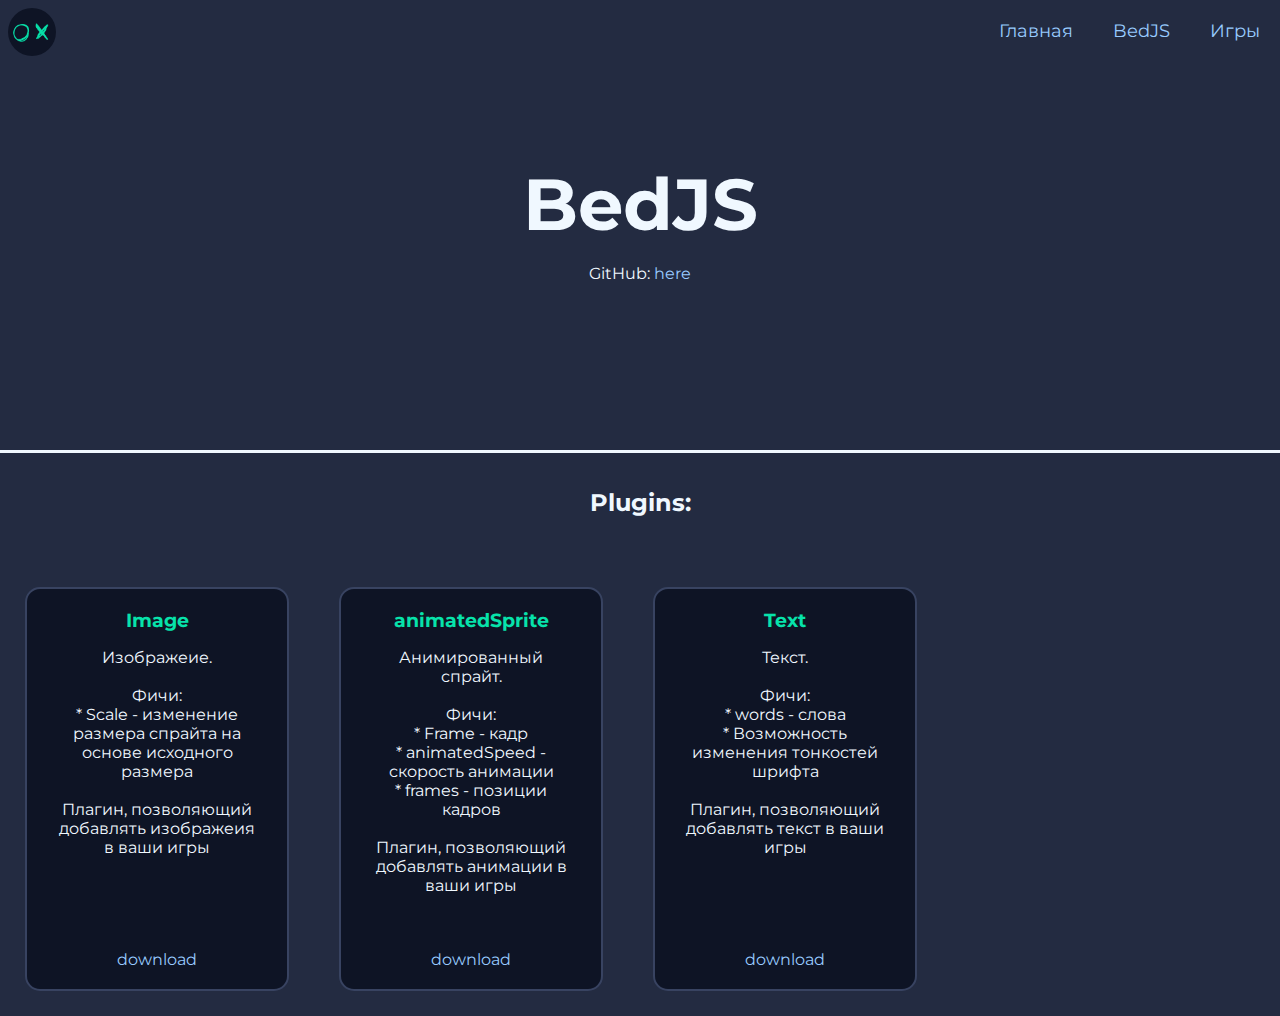
==== BedJS.html @ be62ac9d "BedJS plugins page" ====
<!DOCTYPE html>
<html lang="ru">
<head>
    <meta charset="UTF-8">
    <meta http-equiv="X-UA-Compatible" content="IE=edge">
    <meta name="viewport" content="width=device-width, initial-scale=1.0">
    <title>Dimidroll || BedJS</title>

    <meta name="description" content="
    Dimidroll - это инди разработчик, который делает игры в своё удовольствие. Посетите сайт, чтоб узнать некоторые новости и посмотреть его игры.
    ">
    <meta name="keywords" content="Dimidroll, инди, разработчик, игры, indie">
    
    <link rel="shortcut icon" href="./images/logo.png" type="image/x-icon">

    <!--FONTS-->
    <link rel="preconnect" href="https://fonts.gstatic.com">
    <link href="https://fonts.googleapis.com/css2?family=Montserrat:wght@100;200;300;400;500;600;700;800;900&display=swap" rel="stylesheet">

    <!--styles-->
    <link rel="stylesheet" href="./styles/style.css">
    <link rel="stylesheet" href="./styles/main.css">
    <link rel="stylesheet" href="./styles/Bed.css">
</head>
<body>
    <header>

        <a href="./index.html"><div class="logo"></div></a>

        <nav>
            <ul>
                <li><a href="./index.html" >Главная</a></li>
                <li><a href="#" >BedJS</a></li>
                <li><a href="./index.html#games" >Игры</a></li>
            </ul>
        </nav>
    </header>

    <div class="intro">
        <div class="intro_image pixelart" style="height: 450px;" >
            <div class="container">
                <div style="height: 160px;"></div>
                <h1>BedJS</h1>
                <p style="text-align: center;">GitHub: <a href="https://github.com/Dimidroll06/BedJS">here</a></p>
            </div>
        </div>
    </div>
    
    <div class="line"></div>
    <div class="container">
        <div style="height: 15px;"></div>
        <h2 style="text-align: center;">Plugins:</h2>
    </div>
    <div style="height: 25px;"></div>
    
    <!-- Plugins -->
    <div class="plugins">
        <div class="plugin">
            <h3>Image</h3>
            <p>Изображеие. <br>
                <br>
                Фичи: <br>
                * Scale - изменение размера спрайта на основе исходного размера <br>
                <br>
                Плагин, позволяющий добавлять изображеия в ваши игры
            </p>
            <a href="./BedJS/image.js" download>download</a>
        </div>
        
        <div class="plugin">
            <h3>animatedSprite</h3>
            <p>Анимированный спрайт. <br>
                <br>
                Фичи: <br>
                * Frame - кадр <br>
                * animatedSpeed - скорость анимации <br>
                * frames - позиции кадров <br>
                <br>
                Плагин, позволяющий добавлять анимации в ваши игры
            </p>
            <a href="./BedJS/animatedSprite.js" download>download</a>
        </div>
    
        <div class="plugin">
            <h3>Text</h3>
            <p>Текст. <br>
                <br>
                Фичи: <br>
                * words - слова <br>
                * Возможность изменения тонкостей шрифта <br>
                <br>
                Плагин, позволяющий добавлять текст в ваши игры
            </p>
            <a href="./BedJS/text.js" download>download</a>
        </div>
    </div>



    <div style="height: 25px;"></div>


</body>
</html>
---- styles/style.css ----
/*
//dark
#0E1425
#232b41

//light
#384361

//main
#07E3AB
*/

html{
    scroll-behavior: smooth;
    overflow-x: hidden;
}

*{
    text-decoration: none;
    list-style: none;
    font-family: 'Montserrat', sans-serif;
}

body{
    margin:0;
    background-color: #232b41;
    color:aliceblue;
    
}

a{
    color: rgb(152, 203, 255); 
    transition-property: color;
    transition-duration: .2s;
    transition-timing-function: ease-out;
}
a:hover{ color: #07E3AB; }


.container{
    position: relative;
    max-width: 100%;
    width: 600px;
    margin: auto;
}

/* ГОЛОВА СТРАНИЦЫ */
header{
    background-color: #384361;
    width: 100%;
    min-height: 64px;

    position: absolute;
    z-index: 1000;
}

/*=====меню======*/
ul{ margin: 0; }

nav ul{ position: absolute; right: 0;}
nav li{ float: left; margin: 20px 20px; font-size: 18px;}

/* лого */
.logo{
    width: 48px;
    height: 48px;

    background-image: url('../images/logo.png');
    background-repeat: no-repeat;
    background-size: cover;

    position: absolute;
    top:8px;
    left: 8px;

    border-radius: 100%;
    border: 0px #07E3AB solid;

    transition: border-width 0.1s ease-out;

    cursor:pointer;
}
.logo:hover{
    border: 2px #07E3AB solid;
}


/*======страница=====*/
.inner{
    width: 100%;
    image-rendering: auto;   
}

.pixelart{
    image-rendering: pixelated;     /* Chrome */
}

.line{
    width: 100%;
    height: 3px;
    background-color: aliceblue;
}
.thin-line{
    width: 100%;
    height: 1px;
    background-color: aliceblue;
}

.clear {
    clear: both;
    display: block;
    height: 0;
    line-height: 0;
    overflow: hidden;
    font-size: 0;
    }
    

/*Футер*/
footer{
    background-color: #384361;
    width: 100%;
    padding: 8px 0;

    z-index: 1000;
}
footer *{
    text-align: left;
    font-size: 13px;
    margin: 0%;
}
---- styles/main.css ----
header{
    background-color: rgba(0, 0, 0, 0);
}

/*====интро=====*/
.intro_image{
    width: 100%;
    height: 100vh;
    
    background-image: url('https://external-content.duckduckgo.com/iu/?u=http%3A%2F%2Fpixeljoint.com%2Ffiles%2Ficons%2Ffull%2Fdream__r1524364081.png&f=1&nofb=1');
    background-repeat: no-repeat;
    background-size: cover;
    background-position: 50% 100%;

}

h1{
    margin: 0;
    text-align: center;
    font-size: 72px;
}
h3{
    margin: 0;
    text-align: center;
    color:#07E3AB;
}


/*======GAMES=====*/
.games{
    width: 100%;
    min-height: 500px;
}

.game{
    width: 250px;
    min-height: 400px;
    margin: 10px 25px;
    display: inline-block;
    padding: 10px 5px;
    position: relative;

    
    background-color: #0E1425;
    background-position: 10% 10% ;
    background-size: cover;

    border: aliceblue 1px solid;
}

.inner_games{
    text-align: center
}

.download_game{
    position: absolute;

    left: 0;
    right: 0;
    width: 160px;

    margin: 0 auto;

    padding: 8px 0;
    font-size: 18px;
    min-height: 18px;
    background-color: #232b41;

    border: 1px lavender solid;
    
    bottom: 16px;
    transform: translateY(0px);
    box-shadow: 0px 0px 0px #0E142570;

    transition-property: border, box-shadow, transform, color;
    transition-duration: 0.3s;
    transition-timing-function: ease-out;

}
.download_game:hover{
    box-shadow: 0px 5px 5px #0e142570;
    transform: translateY(-5px);
    border: 1px #07E3AB solid;
}



/*======НОВОСТИ======*/
.news{
    text-align: center;
}
.big_news, .small_news{
    display: block;
    float: left;
    margin: 10px 30px;
    position: relative;
    box-shadow:  10px 10px 10px #0E1425;
    font-size: 0px;
    border: aliceblue 1px solid;
}
.news_text{
    font-size: 14px;
    position: absolute;
    right: 0px;
    padding: 15px;
    text-align: left;
}

.news_text h3{
    font-size: 23px;
}

.news_image{
    position: absolute;
    left: 0px;
    top:0px;
    background-repeat: no-repeat;
    background-size: cover;
    background-position: 50%;
    border: aliceblue 1px solid;
}


.news_button{
    position: absolute;
    text-align: center;

    left: 0;
    right: 0;
    width: 160px;

    margin: 0 auto;

    padding: 8px 0;
    font-size: 18px;
    min-height: 18px;
    background-color: #232b41;

    border: 1px lavender solid;
    
    bottom: 16px;
    transform: translateY(0px);
    box-shadow: 0px 0px 0px #0E1425;

    transition-property: border, box-shadow, transform, color;
    transition-duration: 0.3s;
    transition-timing-function: ease-out;

}
.news_button:hover{
    box-shadow: 0px 5px 5px #0e1425;
    transform: translateY(-5px);
    border: 1px #07E3AB solid;
}


@media (min-width: 660px){

    /*BIG NEWS*/

    .big_news{
        width: 700px;
        height: 300px;
    }
    .big_news .news_image{
        display: inline-block;
        width: 298px;
        height: 298px;
    }
    .big_news .news_text{
        display: inline-block;
        width: 370px;
        height: 270px;
        top:0px
    }
    
    
    /*SMALL NEWS*/
    .small_news{
        width: 500px;
        height: 200px;
    }
    .small_news .news_image{
        display: inline-block;
        width: 198px;
        height: 198px;
    }
    .small_news .news_text{
        display: inline-block;
        width: 270px;
        height: 170px;
        top:0px
    }
}

@media (max-width: 660px){

    /*BIG NEWS*/
    
    .big_news{
        width: 300px;
        height: 700px;
    }
    .big_news .news_image{
        display: inline-block;
        width: 298px;
        height: 298px;
    }
    .big_news .news_text{
        display: inline-block;
        width: 270px;
        height: 370px;
        bottom: 0px;
    }
    
    
    /*SMALL NEWS*/
    .small_news{
        width: 300px;
        height: 500px;
    }

    .small_news .news_image{
        display: inline-block;
        width: 298px;
        height: 298px;
    }

    .small_news .news_text{
        display: inline-block;
        width: 270px;
        height: 170px;
        bottom: 0px;
    }
}
---- styles/Bed.css ----
.plugin{
    width: 200px;
    height: 360px;
    float: left;
    text-align: center;
    background-color: #0E1425;
    border: #384361 2px solid;
    border-radius: 15px;
    margin: 25px;
    padding: 20px 30px;

    position: relative;
}

/* .plugin h3{
    margin: 20px;
} */

/* .plugin p{

} */

.plugin a{
    position: absolute;

    left: 0;
    right: 0;
    bottom: 20px;

}
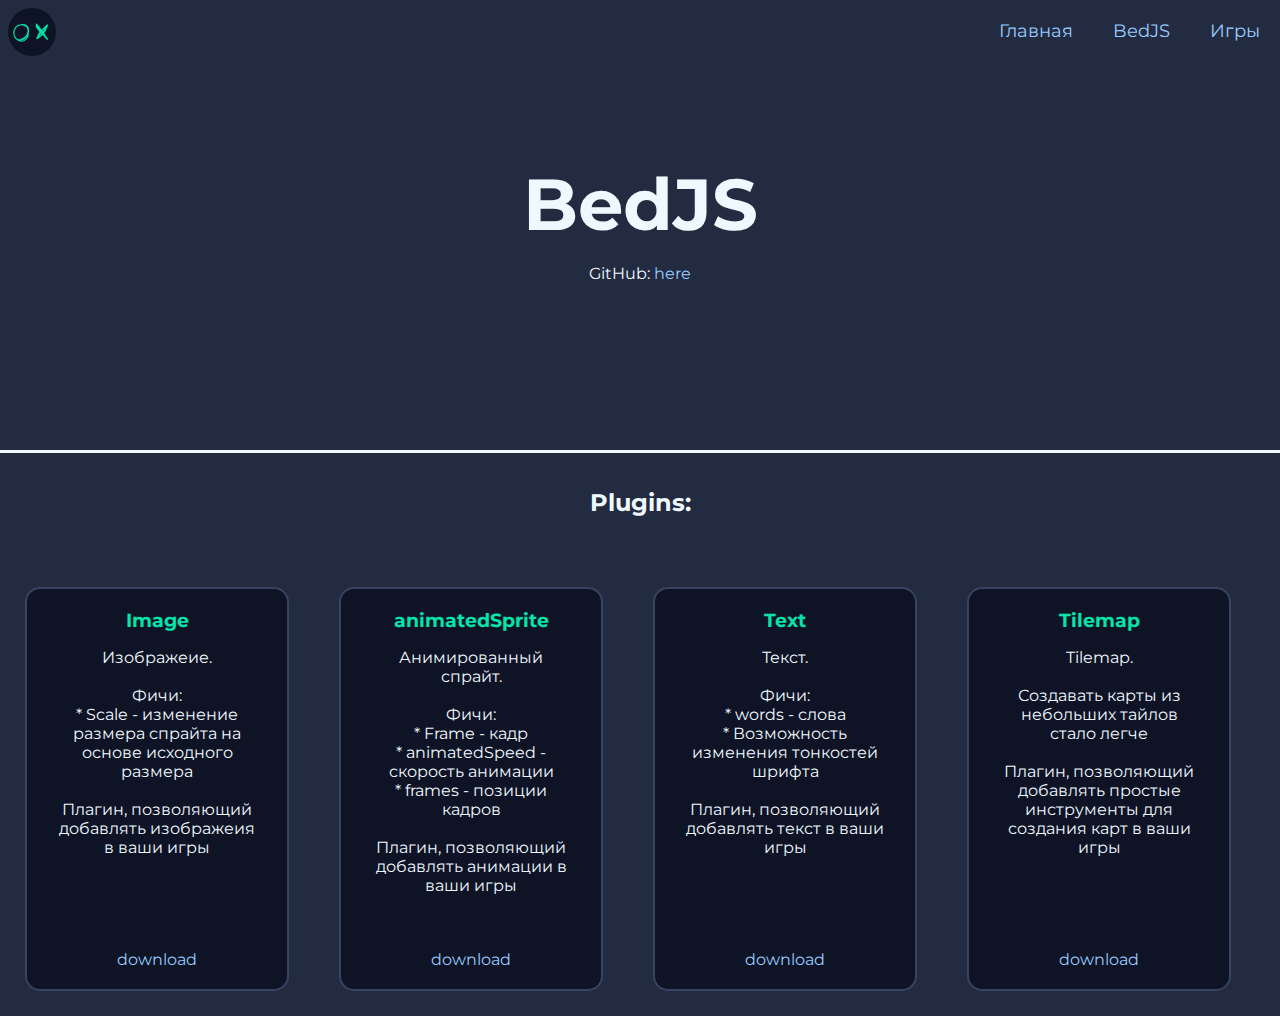
==== commit 34b2e8d8: "added tilemap" ====
--- a/BedJS.html
+++ b/BedJS.html
@@ -93,6 +93,18 @@
             </p>
             <a href="./BedJS/text.js" download>download</a>
         </div>
+
+        <div class="plugin">
+            <h3>Tilemap</h3>
+            <p>Tilemap. <br>
+                <br>
+                Создавать карты из небольших тайлов стало легче
+                <br>
+                <br>
+                Плагин, позволяющий добавлять простые инструменты для создания карт в ваши игры
+            </p>
+            <a href="./BedJS/tilemap.js" download>download</a>
+        </div>
     </div>
 
 
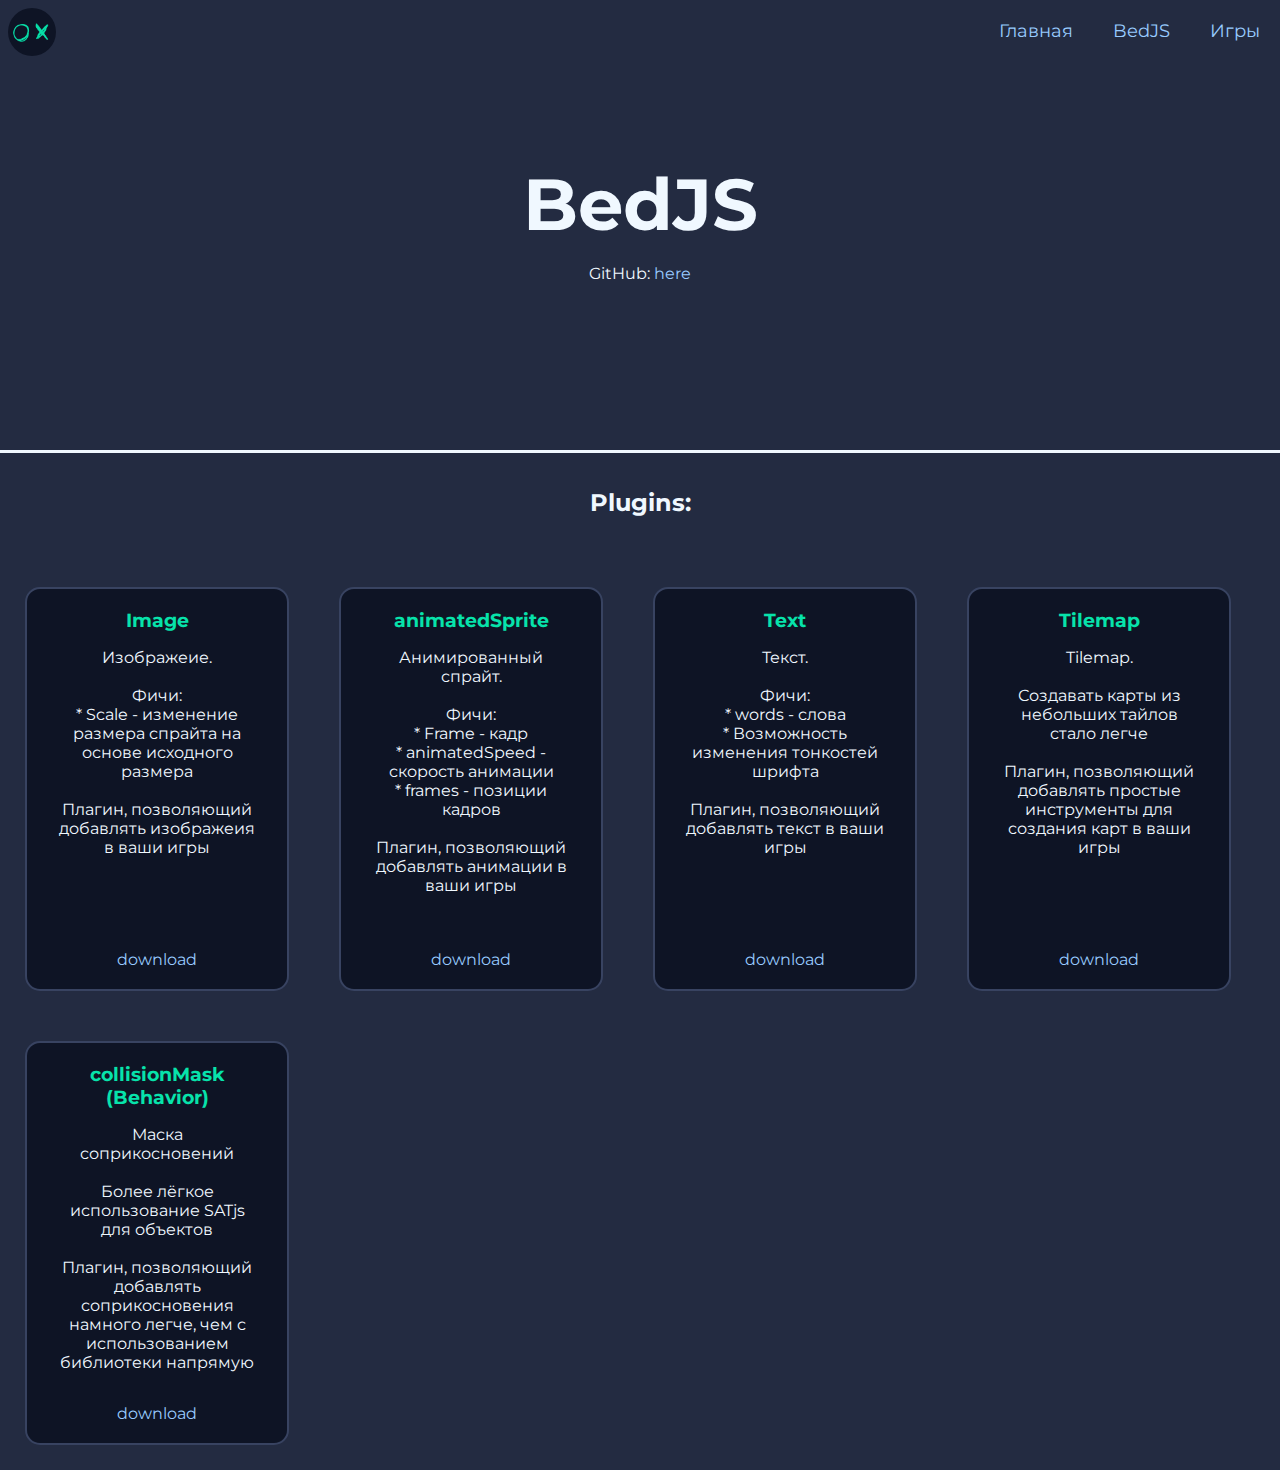
==== commit 60977d03: "Added new plugin" ====
--- a/BedJS.html
+++ b/BedJS.html
@@ -105,6 +105,18 @@
             </p>
             <a href="./BedJS/tilemap.js" download>download</a>
         </div>
+
+        <div class="plugin">
+            <h3>collisionMask (Behavior)</h3>
+            <p>Маска соприкосновений <br>
+                <br>
+                Более лёгкое использование SATjs для объектов
+                <br>
+                <br>
+                Плагин, позволяющий добавлять соприкосновения намного легче, чем с использованием библиотеки напрямую
+            </p>
+            <a href="./BedJS/collisionShape" download>download</a>
+        </div>
     </div>
 
 
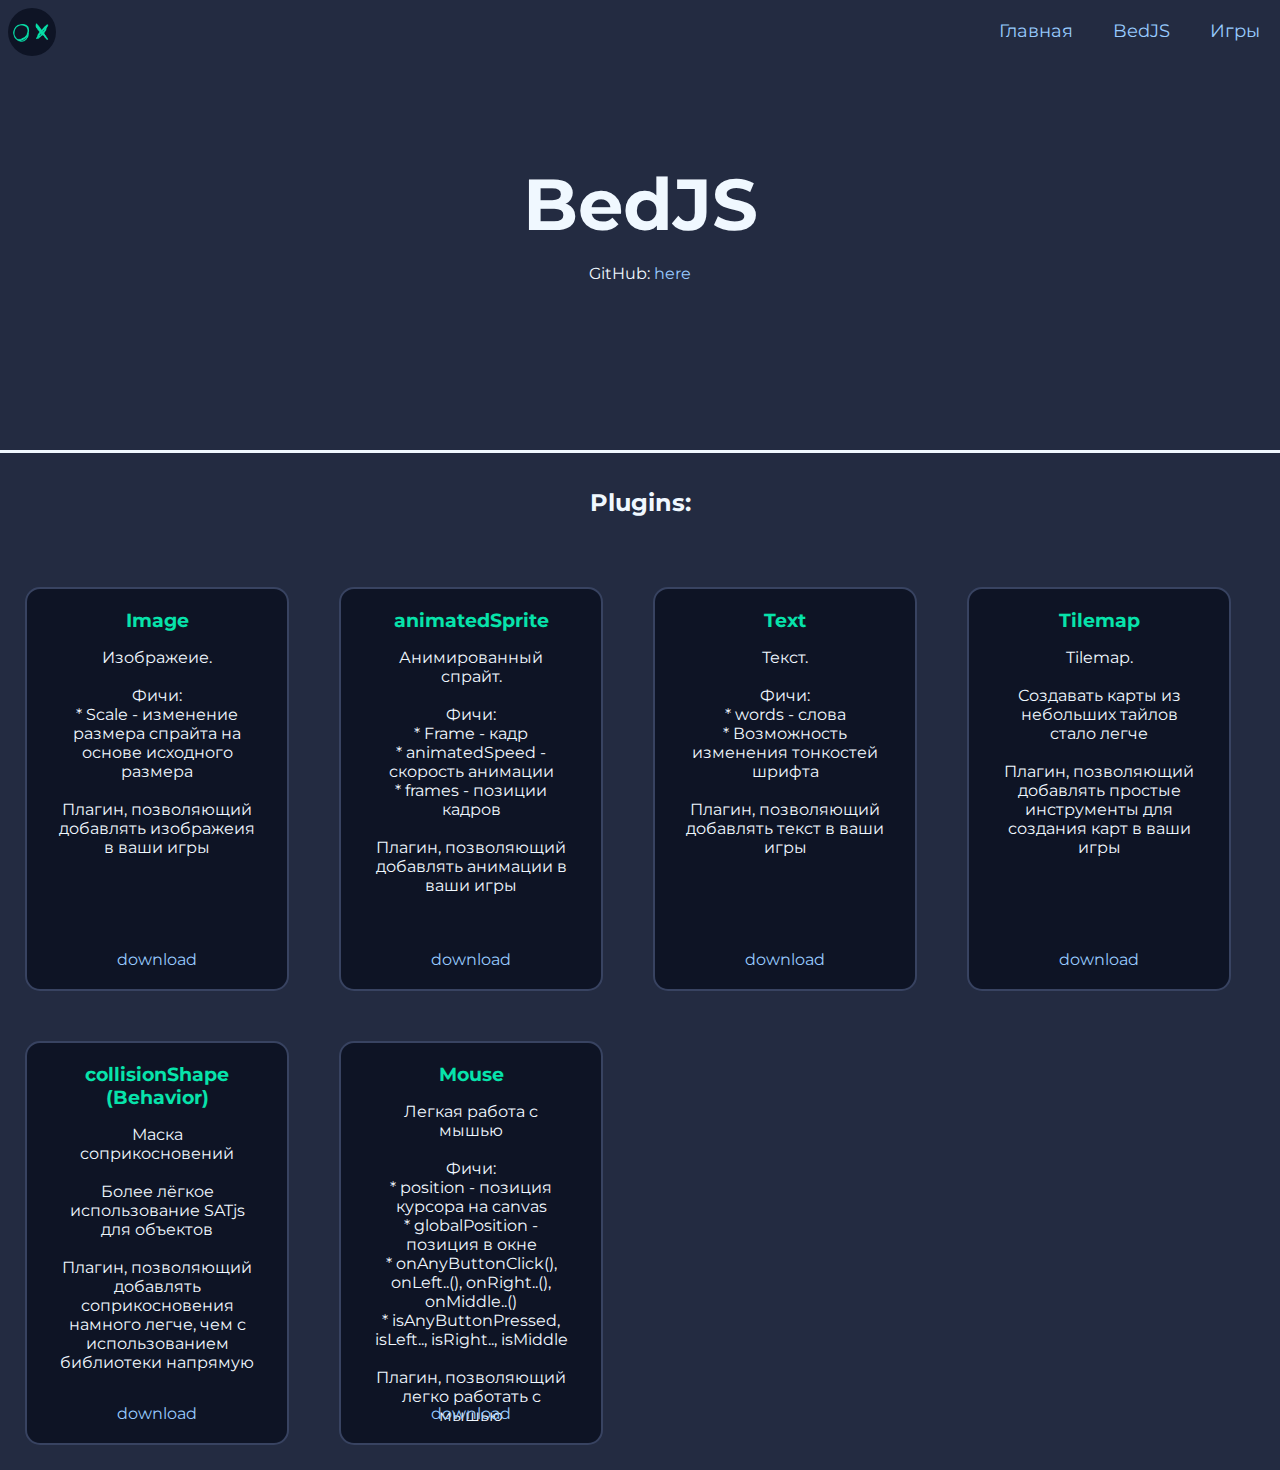
==== commit d22264f8: "added Mouse.js" ====
--- a/BedJS.html
+++ b/BedJS.html
@@ -107,7 +107,7 @@
         </div>
 
         <div class="plugin">
-            <h3>collisionMask (Behavior)</h3>
+            <h3>collisionShape (Behavior)</h3>
             <p>Маска соприкосновений <br>
                 <br>
                 Более лёгкое использование SATjs для объектов
@@ -115,7 +115,21 @@
                 <br>
                 Плагин, позволяющий добавлять соприкосновения намного легче, чем с использованием библиотеки напрямую
             </p>
-            <a href="./BedJS/collisionShape" download>download</a>
+            <a href="./BedJS/collisionShape.js" download>download</a>
+        </div>
+        <div class="plugin">
+            <h3>Mouse</h3>
+            <p>Легкая работа с мышью <br>
+                <br>
+                Фичи: <br>
+                * position - позиция курсора на canvas <br>
+                * globalPosition - позиция в окне <br>
+                * onAnyButtonClick(), onLeft..(), onRight..(), onMiddle..() <br>
+                * isAnyButtonPressed, isLeft.., isRight.., isMiddle  <br>
+                <br>
+                Плагин, позволяющий легко работать с мышью
+            </p>
+            <a href="./BedJS/mouse.js" download>download</a>
         </div>
     </div>
 
